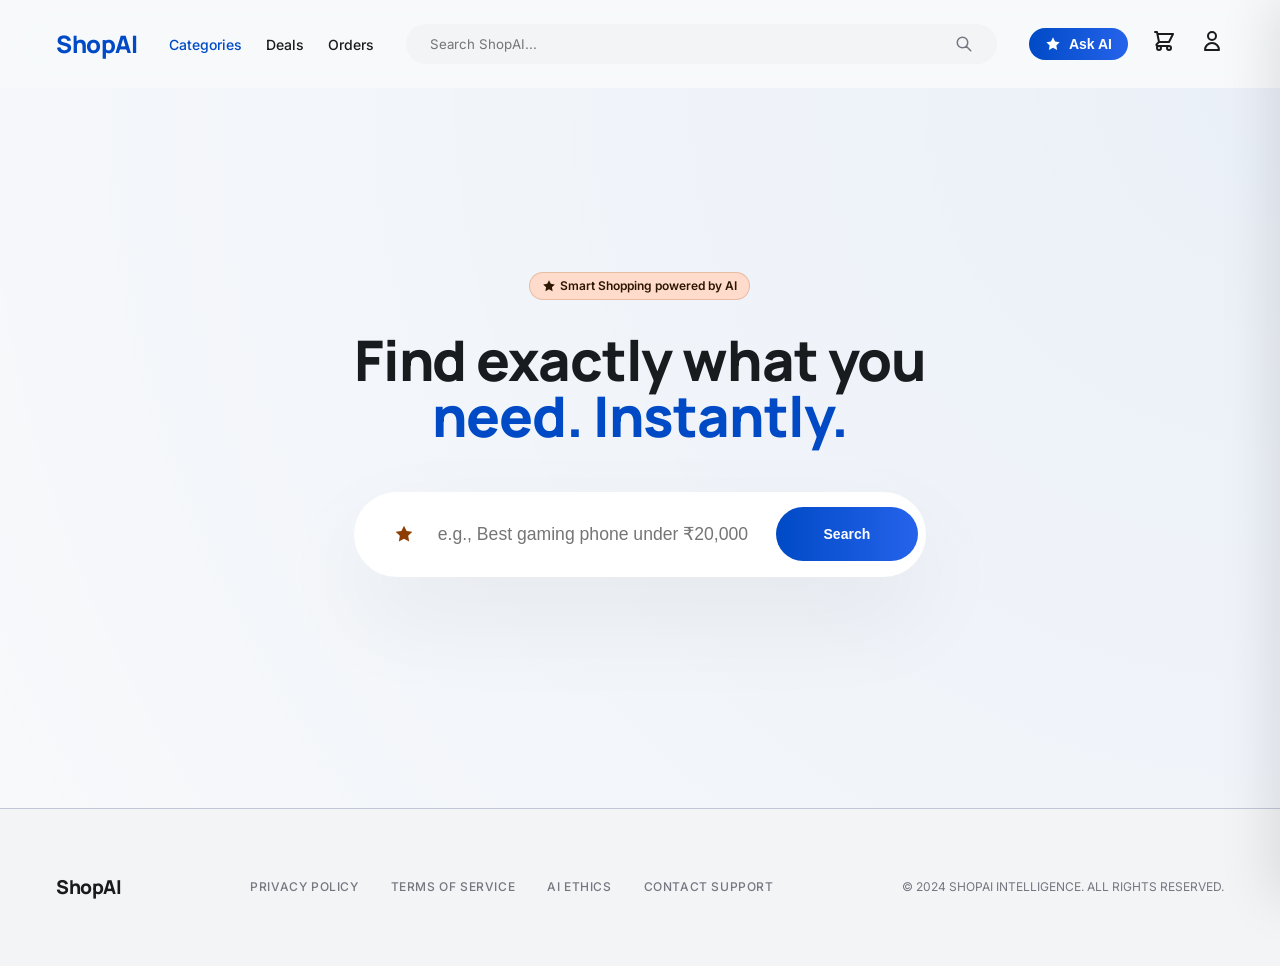
==== index.html @ ebad9cc2 "hi" ====
<!DOCTYPE html>
<html lang="en">
<head>
  <meta charset="UTF-8">
  <meta name="viewport" content="width=device-width, initial-scale=1.0">
  <title>ShopAI | Find exactly what you need. Instantly.</title>
  <link rel="stylesheet" href="index.css">
  <link rel="stylesheet" href="cart-drawer.css">
</head>
<body>
  <nav class="glass" style="position: sticky; top: 0; z-index: 1000; padding: 1.5rem 0;">
    <div class="container" style="display: flex; align-items: center; justify-content: space-between;">
      <div style="display: flex; align-items: center; gap: 2rem;">
        <a href="index.html" class="display-font" style="font-size: 1.5rem; text-decoration: none; color: var(--primary);">ShopAI</a>
        <div style="display: flex; gap: 1.5rem; font-weight: 500; font-size: var(--body-md);">
          <a href="listing.html" style="text-decoration: none; color: var(--primary);">Categories</a>
          <a href="#" style="text-decoration: none; color: var(--on-surface);">Deals</a>
          <a href="#" style="text-decoration: none; color: var(--on-surface);">Orders</a>
        </div>
      </div>
      
      <div style="display: flex; align-items: center; flex: 1; max-width: 600px; margin: 0 2rem; position: relative;">
        <input type="text" placeholder="Search ShopAI..." style="width: 100%; padding: 0.75rem 1.5rem; border-radius: var(--radius-lg); border: none; background: var(--surface-container-low); font-family: inherit;">
        <svg style="position: absolute; right: 1.5rem; width: 18px; color: var(--outline);" fill="none" stroke="currentColor" viewBox="0 0 24 24"><path stroke-linecap="round" stroke-linejoin="round" stroke-width="2" d="M21 21l-6-6m2-5a7 7 0 11-14 0 7 7 0 0114 0z"></path></svg>
      </div>

      <div style="display: flex; align-items: center; gap: 1.5rem;">
        <button class="btn btn-primary cart-toggle" style="padding: 8px 16px;">
          <svg style="width: 16px; height: 16px;" viewBox="0 0 24 24" fill="currentColor"><path d="M12 2L15.09 8.26L22 9.27L17 14.14L18.18 21.02L12 17.77L5.82 21.02L7 14.14L2 9.27L8.91 8.26L12 2Z"/></svg>
          Ask AI
        </button>
        <div class="cart-toggle" style="cursor: pointer; position: relative;">
          <svg style="width: 24px;" fill="none" stroke="currentColor" viewBox="0 0 24 24"><path stroke-linecap="round" stroke-linejoin="round" stroke-width="2" d="M3 3h2l.4 2M7 13h10l4-8H5.4M7 13L5.4 5M7 13l-2.293 2.293c-.63.63-.184 1.707.707 1.707H17m0 0a2 2 0 100 4 2 2 0 000-4zm-8 2a2 2 0 11-4 0 2 2 0 014 0z"></path></svg>
        </div>
        <div style="cursor: pointer;">
          <svg style="width: 24px;" fill="none" stroke="currentColor" viewBox="0 0 24 24"><path stroke-linecap="round" stroke-linejoin="round" stroke-width="2" d="M16 7a4 4 0 11-8 0 4 4 0 018 0zM12 14a7 7 0 00-7 7h14a7 7 0 00-7-7z"></path></svg>
        </div>
      </div>
    </div>
  </nav>

  <main>
    <section class="hero" style="min-height: 80vh; display: flex; align-items: center; justify-content: center; background: radial-gradient(circle at top right, rgba(0, 74, 198, 0.05), transparent);">
      <div class="container" style="text-align: center;">
        <div class="ai-tag" style="margin-bottom: 2rem;">
          <svg viewBox="0 0 24 24" fill="currentColor"><path d="M12 2L15.09 8.26L22 9.27L17 14.14L18.18 21.02L12 17.77L5.82 21.02L7 14.14L2 9.27L8.91 8.26L12 2Z"/></svg>
          Smart Shopping powered by AI
        </div>
        <h1 style="font-size: var(--display-lg); line-height: 1; margin-bottom: 1rem;">Find exactly what you <br> <span style="color: var(--primary);">need. Instantly.</span></h1>
        
        <div class="surface-lowest" style="max-width: 800px; margin: 3rem auto; padding: 0.5rem; border-radius: 100px; display: flex; align-items: center; box-shadow: 0 40px 100px rgba(0,0,0,0.06);">
          <div style="padding-left: 2rem; color: var(--tertiary); display: flex; align-items: center;">
            <svg style="width: 20px;" viewBox="0 0 24 24" fill="currentColor"><path d="M12 2L15.09 8.26L22 9.27L17 14.14L18.18 21.02L12 17.77L5.82 21.02L7 14.14L2 9.27L8.91 8.26L12 2Z"/></svg>
          </div>
          <input id="main-search-input" type="text" placeholder="e.g., Best gaming phone under ₹20,000" style="flex: 1; border: none; padding: 1.5rem; font-size: 1.1rem; background: transparent; outline: none;">
          <button id="main-search-btn" class="btn btn-primary" style="padding: 1.2rem 3rem; border-radius: 100px;">Search</button>
        </div>
      </div>
    </section>
  </main>

  <footer style="padding: 4rem 0; background: var(--surface-container-low); border-top: 1px solid var(--outline-variant);">
    <div class="container">
      <div style="display: flex; justify-content: space-between; align-items: center;">
        <div class="display-font" style="font-size: 1.2rem; color: var(--on-surface);">ShopAI</div>
        <div style="display: flex; gap: 2rem; font-size: var(--body-sm); color: var(--outline); font-weight: 500; text-transform: uppercase; letter-spacing: 0.05em;">
          <a href="#" style="text-decoration: none; color: inherit;">Privacy Policy</a>
          <a href="#" style="text-decoration: none; color: inherit;">Terms of Service</a>
          <a href="#" style="text-decoration: none; color: inherit;">AI Ethics</a>
          <a href="#" style="text-decoration: none; color: inherit;">Contact Support</a>
        </div>
        <div style="font-size: var(--body-sm); color: var(--outline);">© 2024 SHOPAI INTELLIGENCE. ALL RIGHTS RESERVED.</div>
      </div>
    </div>
  </footer>
  <script src="app.js"></script>
</body>
</html>
---- index.css ----
@import url('https://fonts.googleapis.com/css2?family=Inter:wght@400;500;600&family=Manrope:wght@700;800&display=swap');

:root {
  /* Colors - Primary Blue */
  --primary: #004ac6;
  --primary-container: #2563eb;
  --on-primary: #ffffff;

  /* Colors - Tertiary Orange (AI) */
  --tertiary: #8e3c00;
  --tertiary-container: #ffdbcc;
  --on-tertiary-container: #2d1600;

  /* Neutrals / Surface Tiers */
  --surface: #f7f9fb;
  --surface-container-low: #f2f4f6;
  --surface-container-lowest: #ffffff;
  --on-surface: #191c1e;
  --outline: #74777f;
  --outline-variant: #c3c6d7;

  /* Typography Scale */
  --display-lg: 3.5rem;
  --display-md: 2.5rem;
  --headline-sm: 1.5rem;
  --body-md: 0.875rem;
  --body-sm: 0.75rem;
  --label-sm: 0.6875rem;

  /* Spacing */
  --space-unit: 8px;
  --space-md: 16px;
  --space-lg: 32px;
  --space-xl: 64px;

  /* Radius */
  --radius-sm: 0.5rem;
  --radius-md: 0.75rem;
  --radius-lg: 1.5rem;

  /* Glassmorphism */
  --glass-bg: rgba(247, 249, 251, 0.7);
  --glass-blur: 20px;
}

* {
  margin: 0;
  padding: 0;
  box-sizing: border-box;
}

body {
  font-family: 'Inter', sans-serif;
  background-color: var(--surface);
  color: var(--on-surface);
  line-height: 1.5;
  -webkit-font-smoothing: antialiased;
}

h1, h2, h3, .display-font {
  font-family: 'Manrope', sans-serif;
  font-weight: 800;
  letter-spacing: -0.02em;
}

/* Glassmorphism Utility */
.glass {
  background: var(--glass-bg);
  backdrop-filter: blur(var(--glass-blur));
  -webkit-backdrop-filter: blur(var(--glass-blur));
}

/* Tonal Layering Utilities (No borders!) */
.surface-low {
  background-color: var(--surface-container-low);
}

.surface-lowest {
  background-color: var(--surface-container-lowest);
  box-shadow: 0 20px 40px rgba(25, 28, 30, 0.04);
}

/* AI Elements */
.ai-tag {
  background-color: var(--tertiary-container);
  color: var(--on-tertiary-container);
  border: 0.5px solid rgba(142, 60, 0, 0.2);
  padding: 4px 12px;
  border-radius: var(--radius-lg);
  font-size: var(--body-sm);
  font-weight: 600;
  display: inline-flex;
  align-items: center;
  gap: 4px;
}

.ai-tag svg {
  width: 14px;
  height: 14px;
}

/* Buttons */
.btn {
  display: inline-flex;
  align-items: center;
  justify-content: center;
  padding: 12px 24px;
  border-radius: var(--radius-lg);
  font-weight: 600;
  cursor: pointer;
  transition: all 0.2s ease;
  border: none;
  font-size: var(--body-md);
  gap: 8px;
}

.btn-primary {
  background: linear-gradient(to right, var(--primary), var(--primary-container));
  color: var(--on-primary);
}

.btn-primary:hover {
  filter: brightness(1.1);
  transform: translateY(-1px);
}

.btn-ai {
  background: var(--tertiary);
  color: white;
  box-shadow: 0 0 15px rgba(142, 60, 0, 0.15);
}

.btn-ai:hover {
  filter: brightness(1.2);
}

/* Layout Containers */
.container {
  max-width: 1200px;
  margin: 0 auto;
  padding: 0 var(--space-md);
}
---- cart-drawer.css ----
/* Cart Drawer Styles */
.cart-overlay {
  position: fixed;
  top: 0;
  left: 0;
  width: 100%;
  height: 100%;
  background: rgba(0, 0, 0, 0.2);
  backdrop-filter: blur(4px);
  z-index: 1999;
  display: none;
}

.cart-drawer {
  position: fixed;
  top: 0;
  right: -400px;
  width: 400px;
  height: 100%;
  background: white;
  z-index: 2000;
  box-shadow: -10px 0 50px rgba(0,0,0,0.1);
  transition: right 0.3s cubic-bezier(0.4, 0, 0.2, 1);
  display: flex;
  flex-direction: column;
}

.cart-drawer.open {
  right: 0;
}

.cart-header {
  padding: 2rem;
  display: flex;
  justify-content: space-between;
  align-items: center;
  border-bottom: 1px solid var(--surface-container-low);
}

.cart-body {
  flex: 1;
  overflow-y: auto;
  padding: 2rem;
}

.cart-item {
  display: flex;
  gap: 1rem;
  margin-bottom: 2rem;
}

.cart-item-img {
  width: 80px;
  height: 80px;
  border-radius: var(--radius-md);
  background: var(--surface-container-low);
  object-fit: contain;
}

.ai-insight-box {
  background: #fff5f0;
  border-radius: var(--radius-md);
  padding: 1.5rem;
  margin-top: 2rem;
  border: 1px dashed var(--tertiary);
}

.cart-footer {
  padding: 2rem;
  border-top: 1px solid var(--surface-container-low);
  background: var(--surface);
}
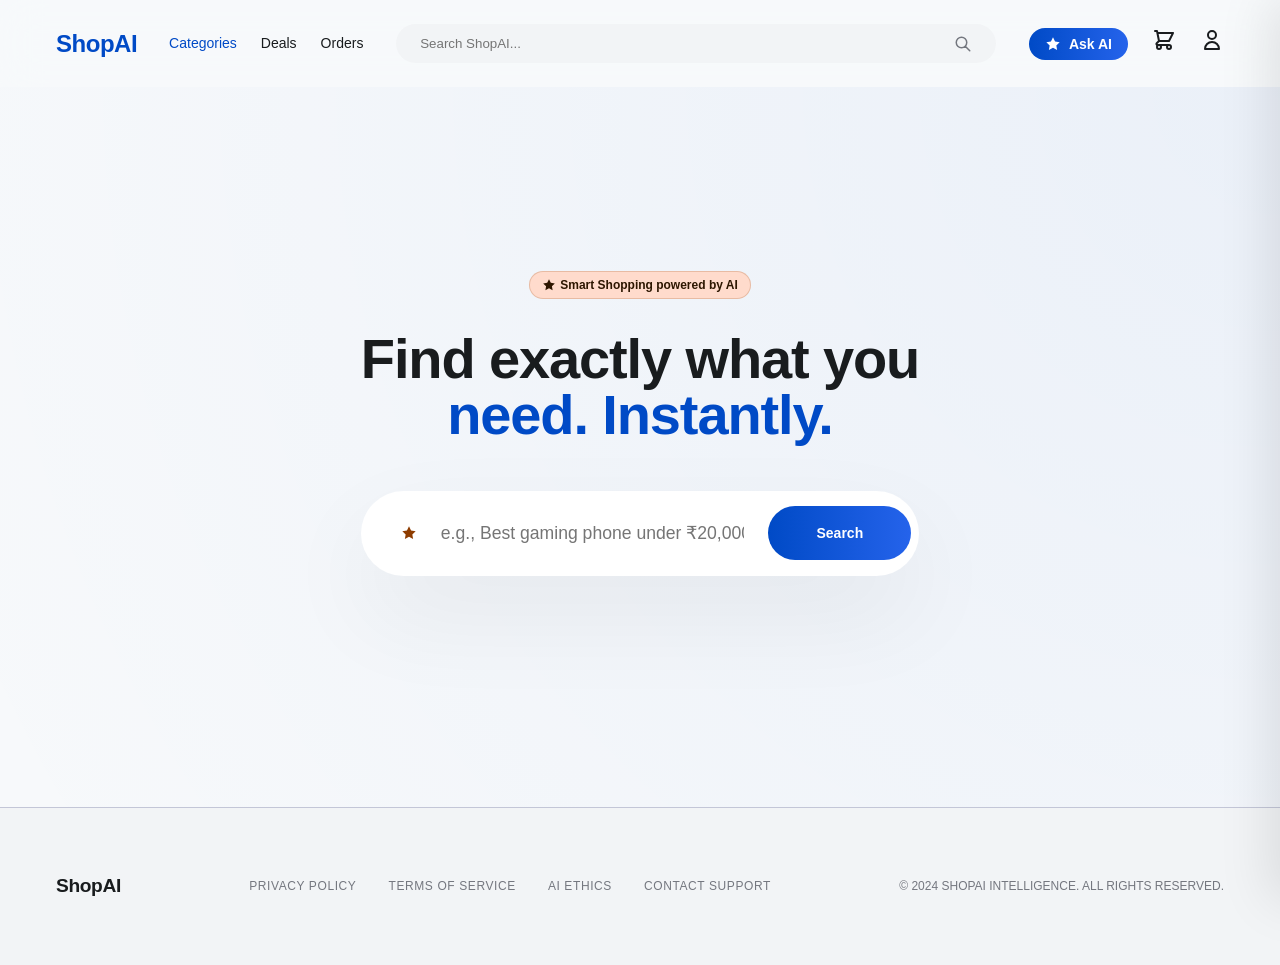
==== commit 0eb2ab80: "hi" ====
--- a/index.html
+++ b/index.html
@@ -4,75 +4,191 @@
   <meta charset="UTF-8">
   <meta name="viewport" content="width=device-width, initial-scale=1.0">
   <title>ShopAI | Find exactly what you need. Instantly.</title>
+  <meta http-equiv="Content-Security-Policy" content="default-src 'self' https://images.unsplash.com https://fonts.googleapis.com; script-src 'self' 'unsafe-inline'; style-src 'self' 'unsafe-inline' https://fonts.googleapis.com;">
+  <meta name="description" content="ShopAI - The next generation AI-powered ecommerce platform. Exclusive products curated for you.">
   <link rel="stylesheet" href="index.css">
   <link rel="stylesheet" href="cart-drawer.css">
+  <style>
+    .nav-inner {
+      display: flex; 
+      align-items: center; 
+      justify-content: space-between;
+    }
+    .nav-links {
+      display: flex; 
+      gap: 1.5rem; 
+      font-weight: 500; 
+      font-size: var(--body-md);
+    }
+    .search-container {
+      display: flex; 
+      align-items: center; 
+      flex: 1; 
+      max-width: 600px; 
+      margin: 0 2rem; 
+      position: relative;
+    }
+    .search-input {
+      width: 100%; 
+      padding: 0.75rem 1.5rem; 
+      border-radius: var(--radius-lg); 
+      border: none; 
+      background: var(--surface-container-low); 
+      font-family: inherit;
+    }
+    .search-icon {
+      position: absolute; 
+      right: 1.5rem; 
+      width: 18px; 
+      color: var(--outline);
+    }
+    .hero-section {
+      min-height: 80vh; 
+      display: flex; 
+      align-items: center; 
+      justify-content: center; 
+      background: radial-gradient(circle at top right, rgba(0, 74, 198, 0.05), transparent);
+    }
+    .ai-search-bar {
+      max-width: 800px; 
+      margin: 3rem auto; 
+      padding: 0.5rem; 
+      border-radius: 100px; 
+      display: flex; 
+      align-items: center; 
+      box-shadow: 0 40px 100px rgba(0,0,0,0.06);
+    }
+    .footer-content {
+      display: flex; 
+      justify-content: space-between; 
+      align-items: center;
+    }
+    .footer-links {
+      display: flex; 
+      gap: 2rem; 
+      font-size: var(--body-sm); 
+      color: var(--outline); 
+      font-weight: 500; 
+      text-transform: uppercase; 
+      letter-spacing: 0.05em;
+    }
+
+    /* Index Page Utility Classes */
+    .nav-glass { position: sticky; top: 0; z-index: 1000; padding: 1.5rem 0; }
+    .nav-left { display: flex; align-items: center; gap: 2rem; }
+    .nav-logo { font-size: 1.5rem; text-decoration: none; color: var(--primary); }
+    .nav-link-cat { text-decoration: none; color: var(--primary); }
+    .nav-link-item { text-decoration: none; color: var(--on-surface); }
+    .nav-right { display: flex; align-items: center; gap: 1.5rem; }
+    .btn-ask-ai { padding: 8px 16px; }
+    .icon-inline { width: 16px; height: 16px; }
+    .icon-action { width: 24px; }
+    .cart-rel { cursor: pointer; position: relative; }
+    .profile-trigger { cursor: pointer; }
+    .auth-modal { display: none; position: fixed; top: 50%; left: 50%; transform: translate(-50%, -50%); padding: 3rem; border-radius: var(--radius-lg); z-index: 2000; text-align: center; box-shadow: 0 50px 100px rgba(0,0,0,0.2); }
+    .auth-title { margin-bottom: 1.5rem; }
+    .btn-google { background: white; color: #444; border: 1px solid #ddd; width: 100%; display: flex; align-items: center; justify-content: center; gap: 12px; padding: 1rem; }
+    .google-logo { width: 20px; }
+    .auth-note { margin-top: 1.5rem; font-size: 12px; color: var(--outline); }
+    .btn-cancel { margin-top: 2rem; background: none; border: none; color: var(--primary); font-weight: 600; cursor: pointer; }
+    .hero-container { text-align: center; }
+    .hero-ai-tag { margin-bottom: 2rem; }
+    .hero-title { font-size: var(--display-lg); line-height: 1; margin-bottom: 1rem; }
+    .hero-title-accent { color: var(--primary); }
+    .search-prompt-icon { padding-left: 2rem; color: var(--tertiary); display: flex; align-items: center; }
+    .search-prompt-input { flex: 1; border: none; padding: 1.5rem; font-size: 1.1rem; background: transparent; outline: none; }
+    .btn-search-main { padding: 1.2rem 3rem; border-radius: 100px; }
+    .footer-main { padding: 4rem 0; background: var(--surface-container-low); border-top: 1px solid var(--outline-variant); }
+    .footer-brand { font-size: 1.2rem; color: var(--on-surface); }
+    .footer-item { text-decoration: none; color: inherit; }
+    .footer-copy { font-size: var(--body-sm); color: var(--outline); }
+  </style>
 </head>
 <body>
-  <nav class="glass" style="position: sticky; top: 0; z-index: 1000; padding: 1.5rem 0;">
-    <div class="container" style="display: flex; align-items: center; justify-content: space-between;">
-      <div style="display: flex; align-items: center; gap: 2rem;">
-        <a href="index.html" class="display-font" style="font-size: 1.5rem; text-decoration: none; color: var(--primary);">ShopAI</a>
-        <div style="display: flex; gap: 1.5rem; font-weight: 500; font-size: var(--body-md);">
-          <a href="listing.html" style="text-decoration: none; color: var(--primary);">Categories</a>
-          <a href="#" style="text-decoration: none; color: var(--on-surface);">Deals</a>
-          <a href="#" style="text-decoration: none; color: var(--on-surface);">Orders</a>
+  <nav class="glass nav-glass">
+    <div class="container nav-inner">
+      <div class="nav-left">
+        <a href="index.html" class="display-font nav-logo">ShopAI</a>
+        <div class="nav-links">
+          <a href="listing.html" class="nav-link-cat">Categories</a>
+          <a href="#" class="nav-link-item">Deals</a>
+          <a href="#" class="nav-link-item">Orders</a>
         </div>
       </div>
       
-      <div style="display: flex; align-items: center; flex: 1; max-width: 600px; margin: 0 2rem; position: relative;">
-        <input type="text" placeholder="Search ShopAI..." style="width: 100%; padding: 0.75rem 1.5rem; border-radius: var(--radius-lg); border: none; background: var(--surface-container-low); font-family: inherit;">
-        <svg style="position: absolute; right: 1.5rem; width: 18px; color: var(--outline);" fill="none" stroke="currentColor" viewBox="0 0 24 24"><path stroke-linecap="round" stroke-linejoin="round" stroke-width="2" d="M21 21l-6-6m2-5a7 7 0 11-14 0 7 7 0 0114 0z"></path></svg>
+      <div class="search-container">
+        <input type="text" placeholder="Search ShopAI..." class="search-input" title="Search field">
+        <svg class="search-icon" fill="none" stroke="currentColor" viewBox="0 0 24 24"><path stroke-linecap="round" stroke-linejoin="round" stroke-width="2" d="M21 21l-6-6m2-5a7 7 0 11-14 0 7 7 0 0114 0z"></path></svg>
       </div>
-
-      <div style="display: flex; align-items: center; gap: 1.5rem;">
-        <button class="btn btn-primary cart-toggle" style="padding: 8px 16px;">
-          <svg style="width: 16px; height: 16px;" viewBox="0 0 24 24" fill="currentColor"><path d="M12 2L15.09 8.26L22 9.27L17 14.14L18.18 21.02L12 17.77L5.82 21.02L7 14.14L2 9.27L8.91 8.26L12 2Z"/></svg>
+      <div class="nav-right">
+        <button class="btn btn-primary cart-toggle btn-ask-ai">
+          <svg class="icon-inline" viewBox="0 0 24 24" fill="currentColor"><path d="M12 2L15.09 8.26L22 9.27L17 14.14L18.18 21.02L12 17.77L5.82 21.02L7 14.14L2 9.27L8.91 8.26L12 2Z"/></svg>
           Ask AI
         </button>
-        <div class="cart-toggle" style="cursor: pointer; position: relative;">
-          <svg style="width: 24px;" fill="none" stroke="currentColor" viewBox="0 0 24 24"><path stroke-linecap="round" stroke-linejoin="round" stroke-width="2" d="M3 3h2l.4 2M7 13h10l4-8H5.4M7 13L5.4 5M7 13l-2.293 2.293c-.63.63-.184 1.707.707 1.707H17m0 0a2 2 0 100 4 2 2 0 000-4zm-8 2a2 2 0 11-4 0 2 2 0 014 0z"></path></svg>
+        <div class="cart-toggle cart-rel" title="Shopping Cart">
+          <svg class="icon-action" fill="none" stroke="currentColor" viewBox="0 0 24 24"><path stroke-linecap="round" stroke-linejoin="round" stroke-width="2" d="M3 3h2l.4 2M7 13h10l4-8H5.4M7 13L5.4 5M7 13l-2.293 2.293c-.63.63-.184 1.707.707 1.707H17m0 0a2 2 0 100 4 2 2 0 000-4zm-8 2a2 2 0 11-4 0 2 2 0 014 0z"></path></svg>
         </div>
-        <div style="cursor: pointer;">
-          <svg style="width: 24px;" fill="none" stroke="currentColor" viewBox="0 0 24 24"><path stroke-linecap="round" stroke-linejoin="round" stroke-width="2" d="M16 7a4 4 0 11-8 0 4 4 0 018 0zM12 14a7 7 0 00-7 7h14a7 7 0 00-7-7z"></path></svg>
+        <div class="profile-trigger" title="User Profile" id="google-signin-btn">
+          <svg class="icon-action" fill="none" stroke="currentColor" viewBox="0 0 24 24"><path stroke-linecap="round" stroke-linejoin="round" stroke-width="2" d="M16 7a4 4 0 11-8 0 4 4 0 018 0zM12 14a7 7 0 00-7 7h14a7 7 0 00-7-7z"></path></svg>
         </div>
       </div>
     </div>
   </nav>
 
+  <!-- Google Auth Mock Modal -->
+  <div id="auth-modal" class="glass auth-modal">
+    <h3 class="display-font auth-title">Welcome to ShopAI</h3>
+    <button class="btn btn-google">
+      <img src="https://upload.wikimedia.org/wikipedia/commons/c/c1/Google_Logo.svg" class="google-logo" alt="Google Logo">
+      Sign in with Google
+    </button>
+    <p class="auth-note">Secure authentication via Google Identity Services</p>
+    <button onclick="document.getElementById('auth-modal').style.display='none'" class="btn-cancel">Cancel</button>
+  </div>
+
   <main>
-    <section class="hero" style="min-height: 80vh; display: flex; align-items: center; justify-content: center; background: radial-gradient(circle at top right, rgba(0, 74, 198, 0.05), transparent);">
-      <div class="container" style="text-align: center;">
-        <div class="ai-tag" style="margin-bottom: 2rem;">
+    <section class="hero-section">
+      <div class="container hero-container">
+        <div class="ai-tag hero-ai-tag">
           <svg viewBox="0 0 24 24" fill="currentColor"><path d="M12 2L15.09 8.26L22 9.27L17 14.14L18.18 21.02L12 17.77L5.82 21.02L7 14.14L2 9.27L8.91 8.26L12 2Z"/></svg>
           Smart Shopping powered by AI
         </div>
-        <h1 style="font-size: var(--display-lg); line-height: 1; margin-bottom: 1rem;">Find exactly what you <br> <span style="color: var(--primary);">need. Instantly.</span></h1>
+        <h1 class="hero-title">Find exactly what you <br> <span class="hero-title-accent">need. Instantly.</span></h1>
         
-        <div class="surface-lowest" style="max-width: 800px; margin: 3rem auto; padding: 0.5rem; border-radius: 100px; display: flex; align-items: center; box-shadow: 0 40px 100px rgba(0,0,0,0.06);">
-          <div style="padding-left: 2rem; color: var(--tertiary); display: flex; align-items: center;">
-            <svg style="width: 20px;" viewBox="0 0 24 24" fill="currentColor"><path d="M12 2L15.09 8.26L22 9.27L17 14.14L18.18 21.02L12 17.77L5.82 21.02L7 14.14L2 9.27L8.91 8.26L12 2Z"/></svg>
+        <div class="surface-lowest ai-search-bar">
+          <div class="search-prompt-icon">
+            <svg class="icon-inline" viewBox="0 0 24 24" fill="currentColor"><path d="M12 2L15.09 8.26L22 9.27L17 14.14L18.18 21.02L12 17.77L5.82 21.02L7 14.14L2 9.27L8.91 8.26L12 2Z"/></svg>
           </div>
-          <input id="main-search-input" type="text" placeholder="e.g., Best gaming phone under ₹20,000" style="flex: 1; border: none; padding: 1.5rem; font-size: 1.1rem; background: transparent; outline: none;">
-          <button id="main-search-btn" class="btn btn-primary" style="padding: 1.2rem 3rem; border-radius: 100px;">Search</button>
+          <input id="main-search-input" type="text" placeholder="e.g., Best gaming phone under ₹20,000" class="search-prompt-input" title="AI Prompt Input">
+          <button id="main-search-btn" class="btn btn-primary btn-search-main">Search</button>
         </div>
       </div>
     </section>
   </main>
 
-  <footer style="padding: 4rem 0; background: var(--surface-container-low); border-top: 1px solid var(--outline-variant);">
+  <footer class="footer-main">
     <div class="container">
-      <div style="display: flex; justify-content: space-between; align-items: center;">
-        <div class="display-font" style="font-size: 1.2rem; color: var(--on-surface);">ShopAI</div>
-        <div style="display: flex; gap: 2rem; font-size: var(--body-sm); color: var(--outline); font-weight: 500; text-transform: uppercase; letter-spacing: 0.05em;">
-          <a href="#" style="text-decoration: none; color: inherit;">Privacy Policy</a>
-          <a href="#" style="text-decoration: none; color: inherit;">Terms of Service</a>
-          <a href="#" style="text-decoration: none; color: inherit;">AI Ethics</a>
-          <a href="#" style="text-decoration: none; color: inherit;">Contact Support</a>
+      <div class="footer-content">
+        <div class="display-font footer-brand">ShopAI</div>
+        <div class="footer-links">
+          <a href="#" class="footer-item">Privacy Policy</a>
+          <a href="#" class="footer-item">Terms of Service</a>
+          <a href="#" class="footer-item">AI Ethics</a>
+          <a href="#" class="footer-item">Contact Support</a>
         </div>
-        <div style="font-size: var(--body-sm); color: var(--outline);">© 2024 SHOPAI INTELLIGENCE. ALL RIGHTS RESERVED.</div>
+        <div class="footer-copy">© 2024 SHOPAI INTELLIGENCE. ALL RIGHTS RESERVED.</div>
       </div>
     </div>
   </footer>
+  <script src="products.js"></script>
+  <script src="ai-service.js"></script>
   <script src="app.js"></script>
+  <script src="tests.js"></script>
+  <script>
+    // Google Auth Mock Interaction
+    document.getElementById('google-signin-btn').addEventListener('click', () => {
+      document.getElementById('auth-modal').style.display = 'block';
+    });
+  </script>
 </body>
 </html>
--- a/index.css
+++ b/index.css
@@ -66,8 +66,8 @@
 /* Glassmorphism Utility */
 .glass {
   background: var(--glass-bg);
+  -webkit-backdrop-filter: blur(var(--glass-blur));
   backdrop-filter: blur(var(--glass-blur));
-  -webkit-backdrop-filter: blur(var(--glass-blur));
 }
 
 /* Tonal Layering Utilities (No borders!) */
@@ -140,3 +140,33 @@
   margin: 0 auto;
   padding: 0 var(--space-md);
 }
+
+/* Animations */
+@keyframes spin {
+  to { transform: rotate(360deg); }
+}
+
+.spinner {
+  width: 16px;
+  height: 16px;
+  border: 2px solid rgba(255,255,255,0.3);
+  border-top-color: white;
+  border-radius: 50%;
+  animation: spin 0.8s linear infinite;
+  display: inline-block;
+}
+
+@keyframes fadeIn {
+  from { opacity: 0; transform: translateY(10px); }
+  to { opacity: 1; transform: translateY(0); }
+}
+
+/* High-Efficiency Utilities */
+[loading="lazy"] {
+  transition: opacity 0.5s;
+  opacity: 0;
+}
+
+[loading="lazy"]:not([src=""]) {
+  opacity: 1;
+}
--- a/cart-drawer.css
+++ b/cart-drawer.css
@@ -6,6 +6,7 @@
   width: 100%;
   height: 100%;
   background: rgba(0, 0, 0, 0.2);
+  -webkit-backdrop-filter: blur(4px);
   backdrop-filter: blur(4px);
   z-index: 1999;
   display: none;
